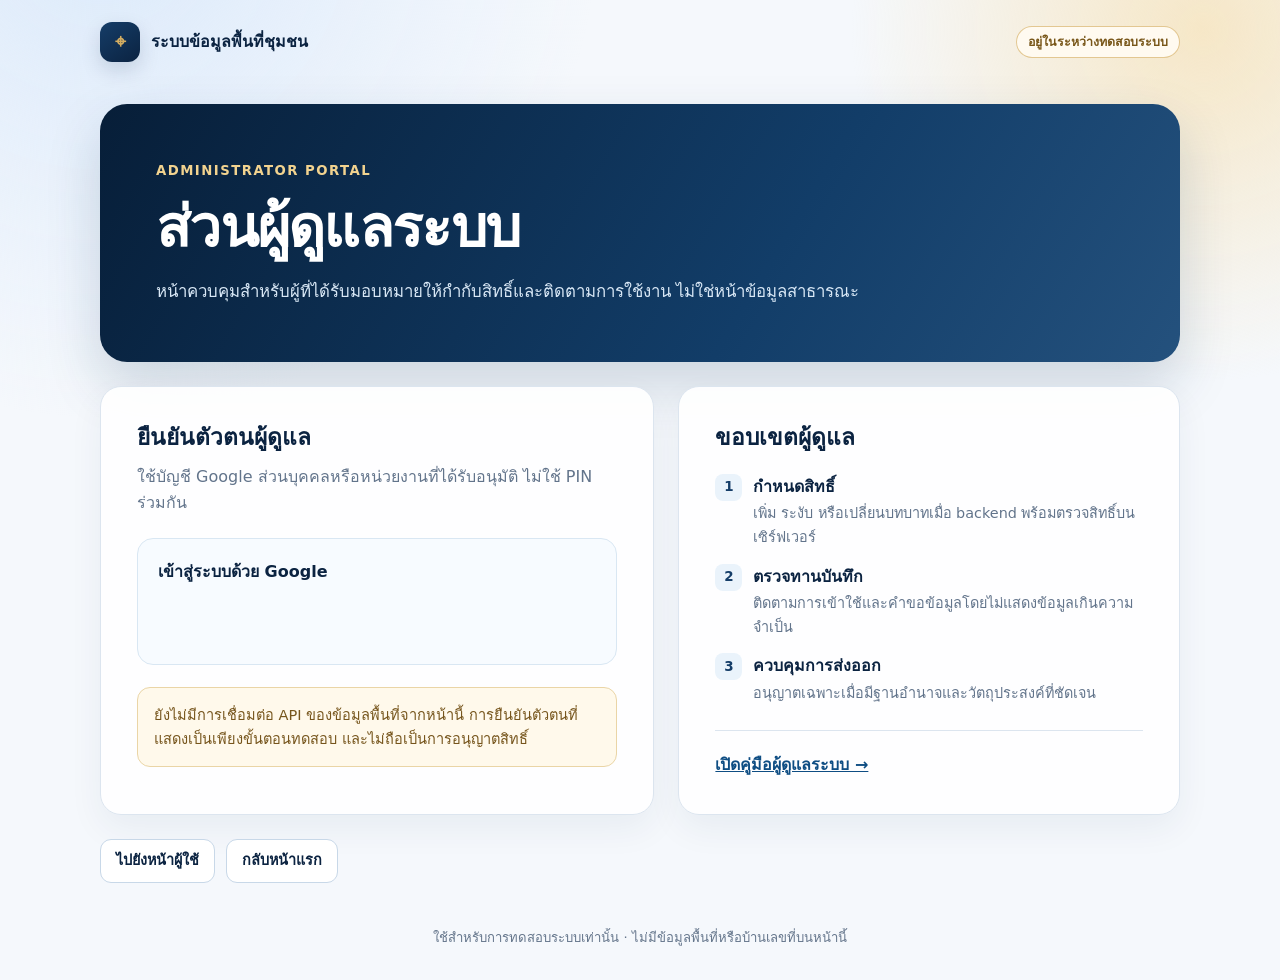
==== admin.html @ 685cb203 "Add separate admin user and guide portals" ====
<!doctype html>
<html lang="th">
<head>
  <meta charset="utf-8"><meta name="viewport" content="width=device-width, initial-scale=1, viewport-fit=cover"><meta name="robots" content="noindex, nofollow"><meta name="referrer" content="strict-origin-when-cross-origin">
  <title>ส่วนผู้ดูแลระบบ | ระบบข้อมูลพื้นที่ชุมชน</title>
  <link rel="stylesheet" href="./assets/portal.css"><script src="https://accounts.google.com/gsi/client" async defer></script>
</head>
<body>
  <div class="shell">
    <header class="site-header"><a class="brand" href="./"><span class="brand-mark" aria-hidden="true">⌖</span><span>ระบบข้อมูลพื้นที่ชุมชน</span></a><p class="test-label">อยู่ในระหว่างทดสอบระบบ</p></header>
    <main>
      <section class="masthead"><p class="eyebrow">Administrator Portal</p><h1>ส่วนผู้ดูแลระบบ</h1><p class="lead">หน้าควบคุมสำหรับผู้ที่ได้รับมอบหมายให้กำกับสิทธิ์และติดตามการใช้งาน ไม่ใช่หน้าข้อมูลสาธารณะ</p></section>
      <div class="columns">
        <section class="card"><h2>ยืนยันตัวตนผู้ดูแล</h2><p class="muted">ใช้บัญชี Google ส่วนบุคคลหรือหน่วยงานที่ได้รับอนุมัติ ไม่ใช้ PIN ร่วมกัน</p><div class="signin"><h3>เข้าสู่ระบบด้วย Google</h3><div id="google-button" aria-label="ปุ่มเข้าสู่ระบบด้วย Google"></div><div id="identity-status" class="identity-status" role="status" data-visible="false"></div></div><div class="callout warning">ยังไม่มีการเชื่อมต่อ API ของข้อมูลพื้นที่จากหน้านี้ การยืนยันตัวตนที่แสดงเป็นเพียงขั้นตอนทดสอบ และไม่ถือเป็นการอนุญาตสิทธิ์</div></section>
        <aside class="card"><h2>ขอบเขตผู้ดูแล</h2><ol class="list"><li><span class="number">1</span><div><h3>กำหนดสิทธิ์</h3><p>เพิ่ม ระงับ หรือเปลี่ยนบทบาทเมื่อ backend พร้อมตรวจสิทธิ์บนเซิร์ฟเวอร์</p></div></li><li><span class="number">2</span><div><h3>ตรวจทานบันทึก</h3><p>ติดตามการเข้าใช้และคำขอข้อมูลโดยไม่แสดงข้อมูลเกินความจำเป็น</p></div></li><li><span class="number">3</span><div><h3>ควบคุมการส่งออก</h3><p>อนุญาตเฉพาะเมื่อมีฐานอำนาจและวัตถุประสงค์ที่ชัดเจน</p></div></li></ol><div class="guide"><a href="./admin-guide.html">เปิดคู่มือผู้ดูแลระบบ →</a></div></aside>
      </div>
      <div class="button-row"><a class="button secondary" href="./user.html">ไปยังหน้าผู้ใช้</a><a class="button secondary" href="./">กลับหน้าแรก</a></div>
    </main>
    <footer class="footer">ใช้สำหรับการทดสอบระบบเท่านั้น &middot; ไม่มีข้อมูลพื้นที่หรือบ้านเลขที่บนหน้านี้</footer>
  </div>
  <script src="./assets/identity-display.js"></script>
</body>
</html>
---- assets/portal.css ----
:root { color-scheme:light; --navy:#0b2341; --navy-2:#153d68; --ink:#162840; --muted:#62748b; --line:#dce5ef; --gold:#d4ad61; --paper:#f5f8fc; --white:#fff; --success:#087154; --warning:#785618; }
* { box-sizing:border-box; }
html { min-width:320px; background:var(--paper); }
body { margin:0; min-height:100vh; color:var(--ink); font:16px/1.65 "Noto Sans Thai","Leelawadee UI",Tahoma,system-ui,sans-serif; background:radial-gradient(circle at 8% -8%,#dceafb 0,transparent 31rem),radial-gradient(circle at 94% 3%,#f6e7c7 0,transparent 22rem),var(--paper); }
a { color:inherit; }
.shell { width:min(1080px,calc(100% - 40px)); margin:0 auto; }
.site-header { padding:22px 0 14px; display:flex; justify-content:space-between; align-items:center; gap:16px; }
.brand { display:flex; align-items:center; gap:11px; color:var(--navy); text-decoration:none; font-weight:850; }
.brand-mark { width:40px; height:40px; display:grid; place-items:center; border-radius:12px; color:var(--gold); background:linear-gradient(145deg,var(--navy-2),var(--navy)); box-shadow:0 8px 20px #08224225; font-size:1.2rem; }
.test-label { margin:0; padding:5px 11px; border:1px solid #d6af62aa; border-radius:999px; background:#fffaf0; color:var(--warning); font-size:.78rem; font-weight:750; white-space:nowrap; }
main { padding:28px 0 44px; }
.masthead { padding:clamp(28px,5vw,56px); border-radius:27px; color:#fff; background:linear-gradient(121deg,#071e38 0%,#123d68 62%,#24517d 100%); box-shadow:0 24px 54px #11365b2d; }
.eyebrow { margin:0 0 12px; color:#f2d38f; font-weight:800; font-size:.83rem; letter-spacing:.11em; text-transform:uppercase; }
h1 { max-width:720px; margin:0; font-size:clamp(2rem,4.5vw,3.55rem); line-height:1.17; letter-spacing:-.03em; }
.lead { max-width:720px; margin:18px 0 0; color:#d9e8f6; font-size:1.05rem; }
.columns { display:grid; grid-template-columns:1.05fr .95fr; gap:24px; margin-top:24px; }
.card { padding:clamp(24px,4vw,36px); border:1px solid var(--line); border-radius:21px; background:#fffe; box-shadow:0 14px 35px #1736560f; }
h2 { margin:0; color:var(--navy); font-size:1.42rem; line-height:1.3; }
h3 { margin:0; color:var(--navy); font-size:1rem; }
p { margin:11px 0 0; }
.muted { color:var(--muted); }
.callout { margin-top:22px; padding:15px 16px; border:1px solid #a9d8c9; border-radius:13px; color:#07563f; background:#edf9f4; font-size:.91rem; }
.warning { border-color:#ead5a6; color:#76551c; background:#fff9eb; }
.signin { margin-top:22px; padding:20px; border:1px solid #d9e7f3; border-radius:16px; background:#f7fbff; }
#google-button { min-height:44px; margin-top:14px; }
.identity-status { display:none; margin:16px 0 0; padding:13px; border:1px solid #a9d8c9; border-radius:11px; color:#07563f; background:#edf9f4; font-size:.9rem; }
.identity-status[data-visible="true"] { display:block; }
.list { display:grid; gap:14px; margin:21px 0 0; padding:0; list-style:none; }
.list li { display:grid; grid-template-columns:28px 1fr; gap:10px; }
.number { width:27px; height:27px; display:grid; place-items:center; border-radius:8px; background:#eaf3fb; color:var(--navy-2); font-size:.84rem; font-weight:850; }
.list p { margin:2px 0 0; color:var(--muted); font-size:.9rem; }
.button-row { display:flex; flex-wrap:wrap; gap:11px; margin-top:24px; }
.button { display:inline-flex; align-items:center; justify-content:center; min-height:43px; padding:9px 15px; border:1px solid var(--navy); border-radius:11px; background:var(--navy); color:#fff; text-decoration:none; font-weight:750; font-size:.9rem; }
.button.secondary { border-color:#c8d8e8; background:#fff; color:var(--navy); }
.guide { margin-top:24px; padding-top:21px; border-top:1px solid var(--line); }
.guide a { color:#0e4d83; font-weight:750; }
.footer { padding:0 0 32px; color:#64758b; font-size:.82rem; text-align:center; }
@media (max-width:760px) { .shell { width:min(100% - 28px,600px); } .site-header { padding-top:14px; } .test-label { display:none; } main { padding-top:13px; } .masthead { border-radius:22px; } .columns { grid-template-columns:1fr; } }
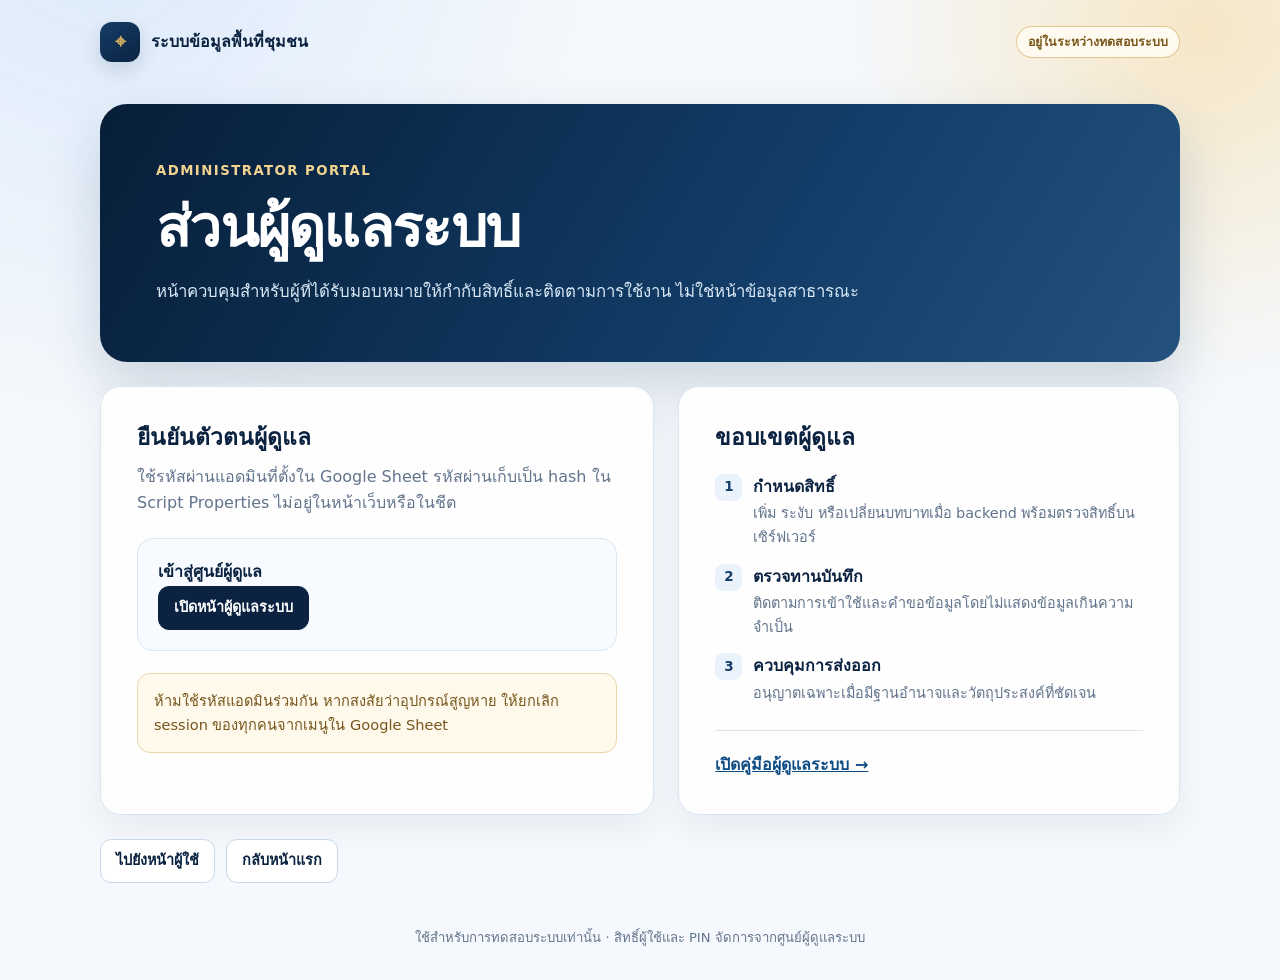
==== commit c1f72f22: "Add PIN session access to community map portal" ====
--- a/admin.html
+++ b/admin.html
@@ -3,7 +3,7 @@
 <head>
   <meta charset="utf-8"><meta name="viewport" content="width=device-width, initial-scale=1, viewport-fit=cover"><meta name="robots" content="noindex, nofollow"><meta name="referrer" content="strict-origin-when-cross-origin">
   <title>ส่วนผู้ดูแลระบบ | ระบบข้อมูลพื้นที่ชุมชน</title>
-  <link rel="stylesheet" href="./assets/portal.css"><script src="https://accounts.google.com/gsi/client" async defer></script>
+  <link rel="stylesheet" href="./assets/portal.css">
 </head>
 <body>
   <div class="shell">
@@ -11,13 +11,12 @@
     <main>
       <section class="masthead"><p class="eyebrow">Administrator Portal</p><h1>ส่วนผู้ดูแลระบบ</h1><p class="lead">หน้าควบคุมสำหรับผู้ที่ได้รับมอบหมายให้กำกับสิทธิ์และติดตามการใช้งาน ไม่ใช่หน้าข้อมูลสาธารณะ</p></section>
       <div class="columns">
-        <section class="card"><h2>ยืนยันตัวตนผู้ดูแล</h2><p class="muted">ใช้บัญชี Google ส่วนบุคคลหรือหน่วยงานที่ได้รับอนุมัติ ไม่ใช้ PIN ร่วมกัน</p><div class="signin"><h3>เข้าสู่ระบบด้วย Google</h3><div id="google-button" aria-label="ปุ่มเข้าสู่ระบบด้วย Google"></div><div id="identity-status" class="identity-status" role="status" data-visible="false"></div></div><div class="callout warning">ยังไม่มีการเชื่อมต่อ API ของข้อมูลพื้นที่จากหน้านี้ การยืนยันตัวตนที่แสดงเป็นเพียงขั้นตอนทดสอบ และไม่ถือเป็นการอนุญาตสิทธิ์</div></section>
+        <section class="card"><h2>ยืนยันตัวตนผู้ดูแล</h2><p class="muted">ใช้รหัสผ่านแอดมินที่ตั้งใน Google Sheet รหัสผ่านเก็บเป็น hash ใน Script Properties ไม่อยู่ในหน้าเว็บหรือในชีต</p><div class="signin"><h3>เข้าสู่ศูนย์ผู้ดูแล</h3><a class="button" href="https://script.google.com/macros/s/AKfycbyE-xWVkInkMbl0Y8fuVAIJ3e06q2wlHDHsCwTUkh2AoMFJWovkaqBkoLnKudE6gcvmTQ/exec?page=admin">เปิดหน้าผู้ดูแลระบบ</a></div><div class="callout warning">ห้ามใช้รหัสแอดมินร่วมกัน หากสงสัยว่าอุปกรณ์สูญหาย ให้ยกเลิก session ของทุกคนจากเมนูใน Google Sheet</div></section>
         <aside class="card"><h2>ขอบเขตผู้ดูแล</h2><ol class="list"><li><span class="number">1</span><div><h3>กำหนดสิทธิ์</h3><p>เพิ่ม ระงับ หรือเปลี่ยนบทบาทเมื่อ backend พร้อมตรวจสิทธิ์บนเซิร์ฟเวอร์</p></div></li><li><span class="number">2</span><div><h3>ตรวจทานบันทึก</h3><p>ติดตามการเข้าใช้และคำขอข้อมูลโดยไม่แสดงข้อมูลเกินความจำเป็น</p></div></li><li><span class="number">3</span><div><h3>ควบคุมการส่งออก</h3><p>อนุญาตเฉพาะเมื่อมีฐานอำนาจและวัตถุประสงค์ที่ชัดเจน</p></div></li></ol><div class="guide"><a href="./admin-guide.html">เปิดคู่มือผู้ดูแลระบบ →</a></div></aside>
       </div>
       <div class="button-row"><a class="button secondary" href="./user.html">ไปยังหน้าผู้ใช้</a><a class="button secondary" href="./">กลับหน้าแรก</a></div>
     </main>
-    <footer class="footer">ใช้สำหรับการทดสอบระบบเท่านั้น &middot; ไม่มีข้อมูลพื้นที่หรือบ้านเลขที่บนหน้านี้</footer>
+    <footer class="footer">ใช้สำหรับการทดสอบระบบเท่านั้น &middot; สิทธิ์ผู้ใช้และ PIN จัดการจากศูนย์ผู้ดูแลระบบ</footer>
   </div>
-  <script src="./assets/identity-display.js"></script>
 </body>
 </html>
